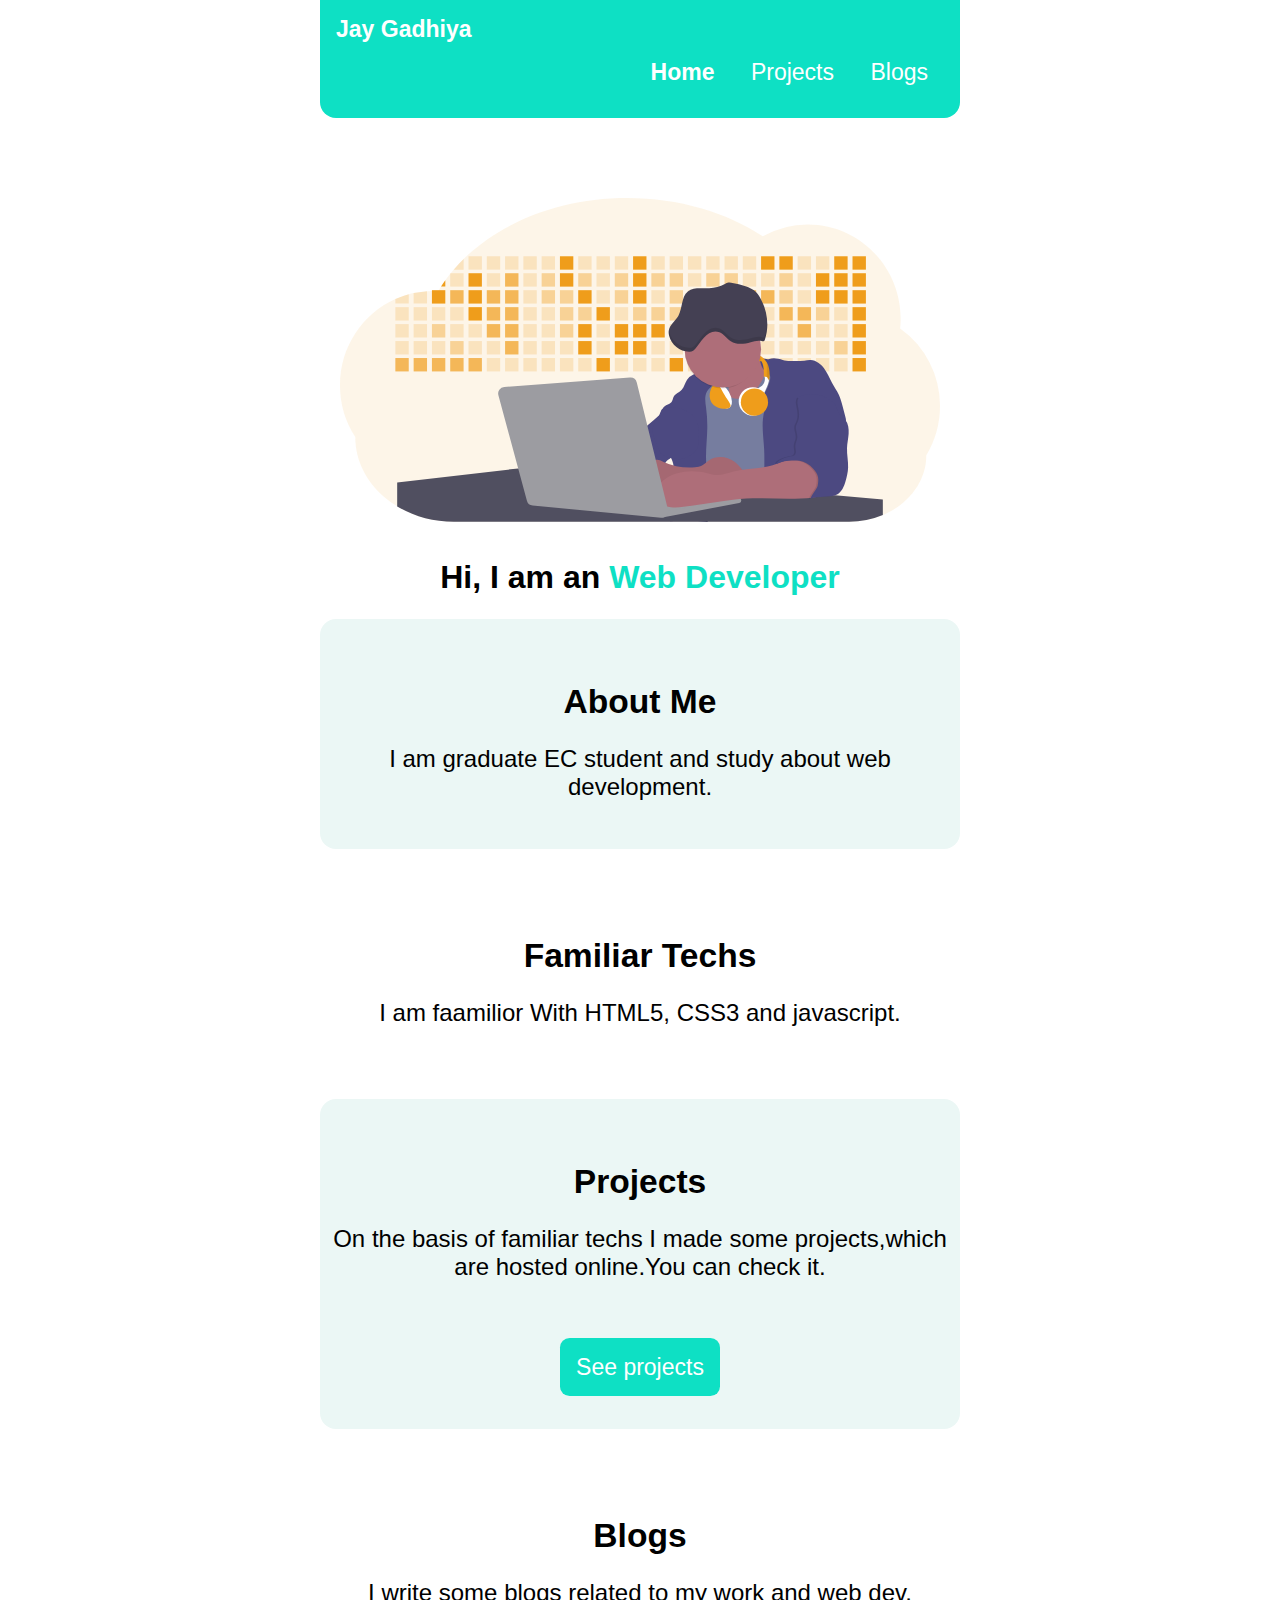
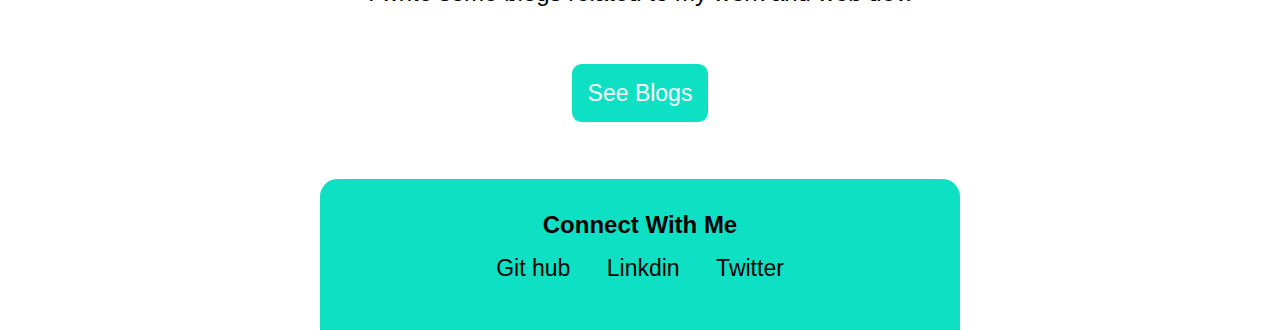
==== index.html @ c0efe80f "feat: making Portfolio" ====
<!DOCTYPE html>
<html lang="en">

<head>
    <meta charset="UTF-8">
    <meta http-equiv="X-UA-Compatible" content="IE=edge">
    <meta name="viewport" content="width=device-width, initial-scale=1.0">
    <link rel="stylesheet" href="style.css">
    <title>portfolio | home</title>
</head>

<body class="body">
    <nav class="navigation">
        <div class="name">Jay Gadhiya</div>
        <ul class="list-non-bullet nav-buttons">
            <li class="list-inline">
                <a class="link link-active" href="/">Home</a>
            </li>
            <li class="list-inline">
                <a class="link" href="projects.html">Projects</a>
            </li>
            <li class="list-inline">
                <a class="link" href="blogs.html">Blogs</a>
            </li>
        </ul>
    </nav>

    <header header-style>
        <img class="image" src="images/undraw_developer_activity_bv83.svg" alt="">
        <h1 class="heading">Hi, I am an <span class="web-color">Web Developer</span></h1>
    </header>

    <section class="section">
        <div>
            <h1 class="heading about">About Me</h1>
            <p class="pera">
                I am graduate EC student and study about web development.
            </p>
        </div>
    </section>

    <section>
        <div>
            <h1 class="heading about">Familiar Techs</h1>
            <p class="pera">
                I am faamilior With HTML5, CSS3 and javascript.
            </p>
        </div>
    </section>

    <section class="section">
        <div>
            <h1 class="heading about">Projects</h1>
            <p class="pera">
                On the basis of familiar techs I made some projects,which are hosted online.You can check it.
            </p>
            <p class="pera"><a class="link-primary" href="/">See projects</a></p>
        </div>
    </section>

    <section>
        <div>
            <h1 class="heading about">Blogs</h1>
            <p class="pera">
               I write some blogs related to my work and web dev.
            </p>
            <p class="pera"><a class="link-primary" href="/">See Blogs</a></p>
        </div>
    </section>

    <footer class="footer">
        <div class="footer-header">Connect With Me</div>
        <ul>
            <li class="list-inline">
                <a class="link-footer" href="https://github.com/Jay-Gadhiya" target="_blank">Git hub</a>
            </li>
            <li class="list-inline">
                <a class="link-footer" href="https://www.linkedin.com/in/jay-gadhiya-2009a6192/" target="_blank">Linkdin</a>
            </li>
            <li class="list-inline">
                <a class="link-footer" href="https://twitter.com/JayGadhiya7" target="_blank">Twitter</a>
            </li>
        </ul>
    </footer>
</body>

</html>
---- style.css ----
:root {
    --primary-color: #0ee0c4;
    --dark-gray: #f0cca3;
    --light-orange: #ebf7f5;
}

body {
    font-family: 'Montserrat', sans-serif;
}

.body{
    margin: 0rem 20rem;
}


.list-non-bullet{
    list-style: none;
}

.link{
    text-decoration: none;
    color: white;
    /* font-weight: bold; */
    font-size: 23px;
    padding: 1rem 1rem;
    
}

.link-active{
    font-weight: bold;
}
.name{
    font-weight: bold;
    font-size: 23px;
}

.list-inline{
    display: inline;
    
}

.navigation{
    background-color: var(--primary-color);
    color: white;
    margin: auto;
    padding: 1rem;
    border-bottom-left-radius: 1rem;
    border-bottom-right-radius: 1rem;

}

.nav-buttons{
    text-align: right;
}

.header-style{
    padding: 2rem;
    padding-top: 5rem;
}

.container-center {
    max-width: 600px;
    margin: auto;
}

.image{
    max-width: 600px;
    display: block;
    margin: auto;
    padding-top: 5rem;
}

.web-color{
    color: var(--primary-color);
}

.heading{
    font-weight: bold;
    padding-top: 1rem;
    text-align: center;
}


.section{
    background-color: var(--light-orange);
    border-radius: 1rem;

}

.section h1{
    text-align: center;

}

.about{
    font-weight: bold;
    color: black;
    padding-top:  4rem;
    font-size: 2.1rem;
}

.pera{
    text-align: center;
    padding-bottom: 3rem;
    font-size: 1.5rem;
    font-weight: normal;
    
}

.link-primary{
    background-color: var(--primary-color);
    border-radius: 0.6rem;
    text-decoration: none;
    color: white;
    /* font-weight: bold; */
    font-size: 23px;
    padding: 1rem 1rem;
}

.link-footer{
    text-decoration: none;
    color: black;
    /* font-weight: bold; */
    font-size: 23px;
    padding: 1rem 1rem;
}

.footer{
    background-color: var(--primary-color);
    padding: 2rem 0rem;
    text-align: center;
    color: white;   
    border-top-right-radius: 1.1rem;
    border-top-left-radius: 1.1rem;
}

.footer ul{
    padding-inline-start: 0px;
}

.footer .footer-header{
    font-weight: bold;
    color: black;
    font-size: 1.5rem;
}
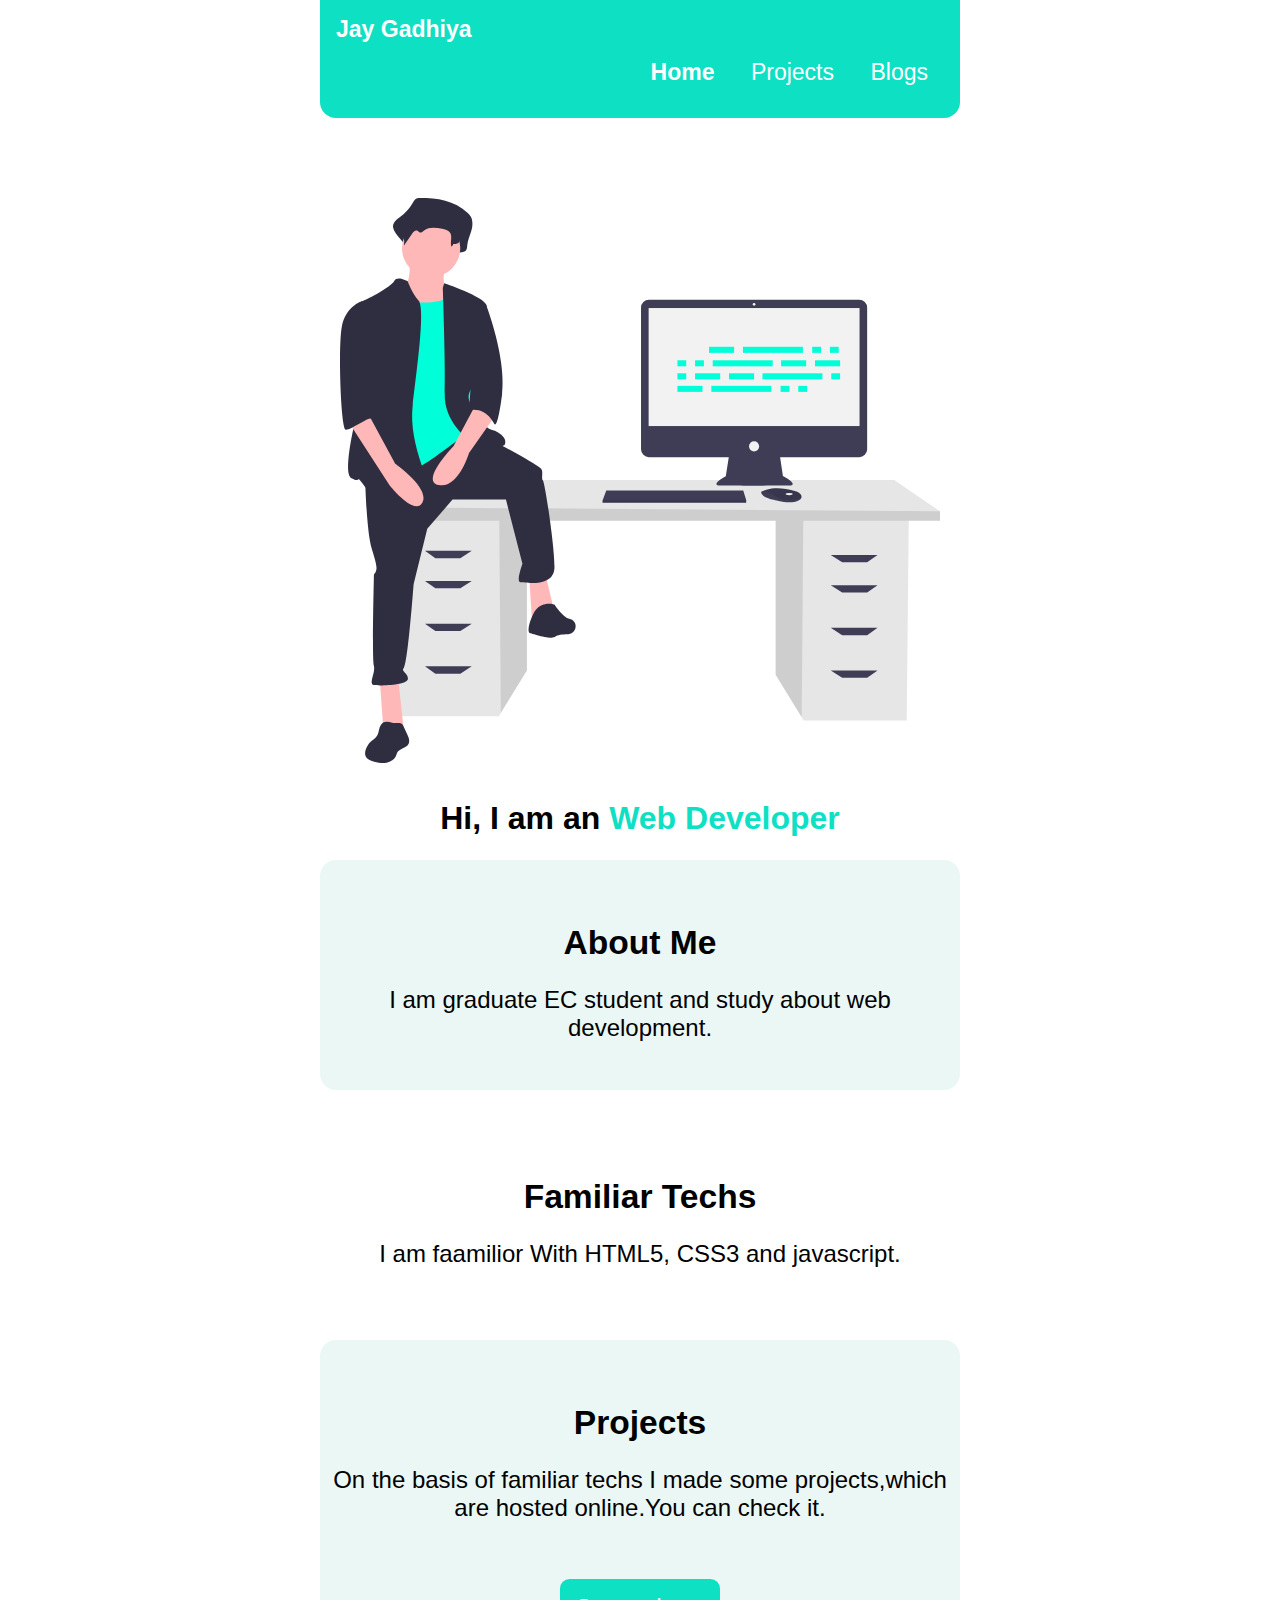
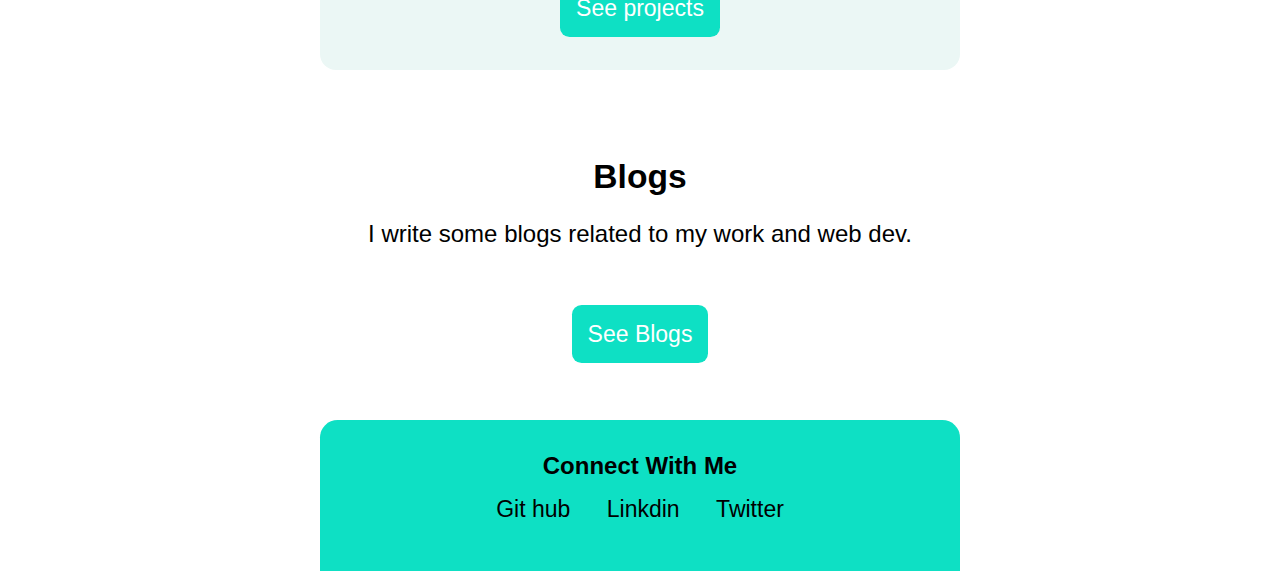
==== commit 2c394504: "doc: change image" ====
--- a/index.html
+++ b/index.html
@@ -26,7 +26,7 @@
     </nav>
 
     <header header-style>
-        <img class="image" src="images/undraw_developer_activity_bv83.svg" alt="">
+        <img class="image" src="images/undraw_feeling_proud_qne1 (1).svg" alt="">
         <h1 class="heading">Hi, I am an <span class="web-color">Web Developer</span></h1>
     </header>
 
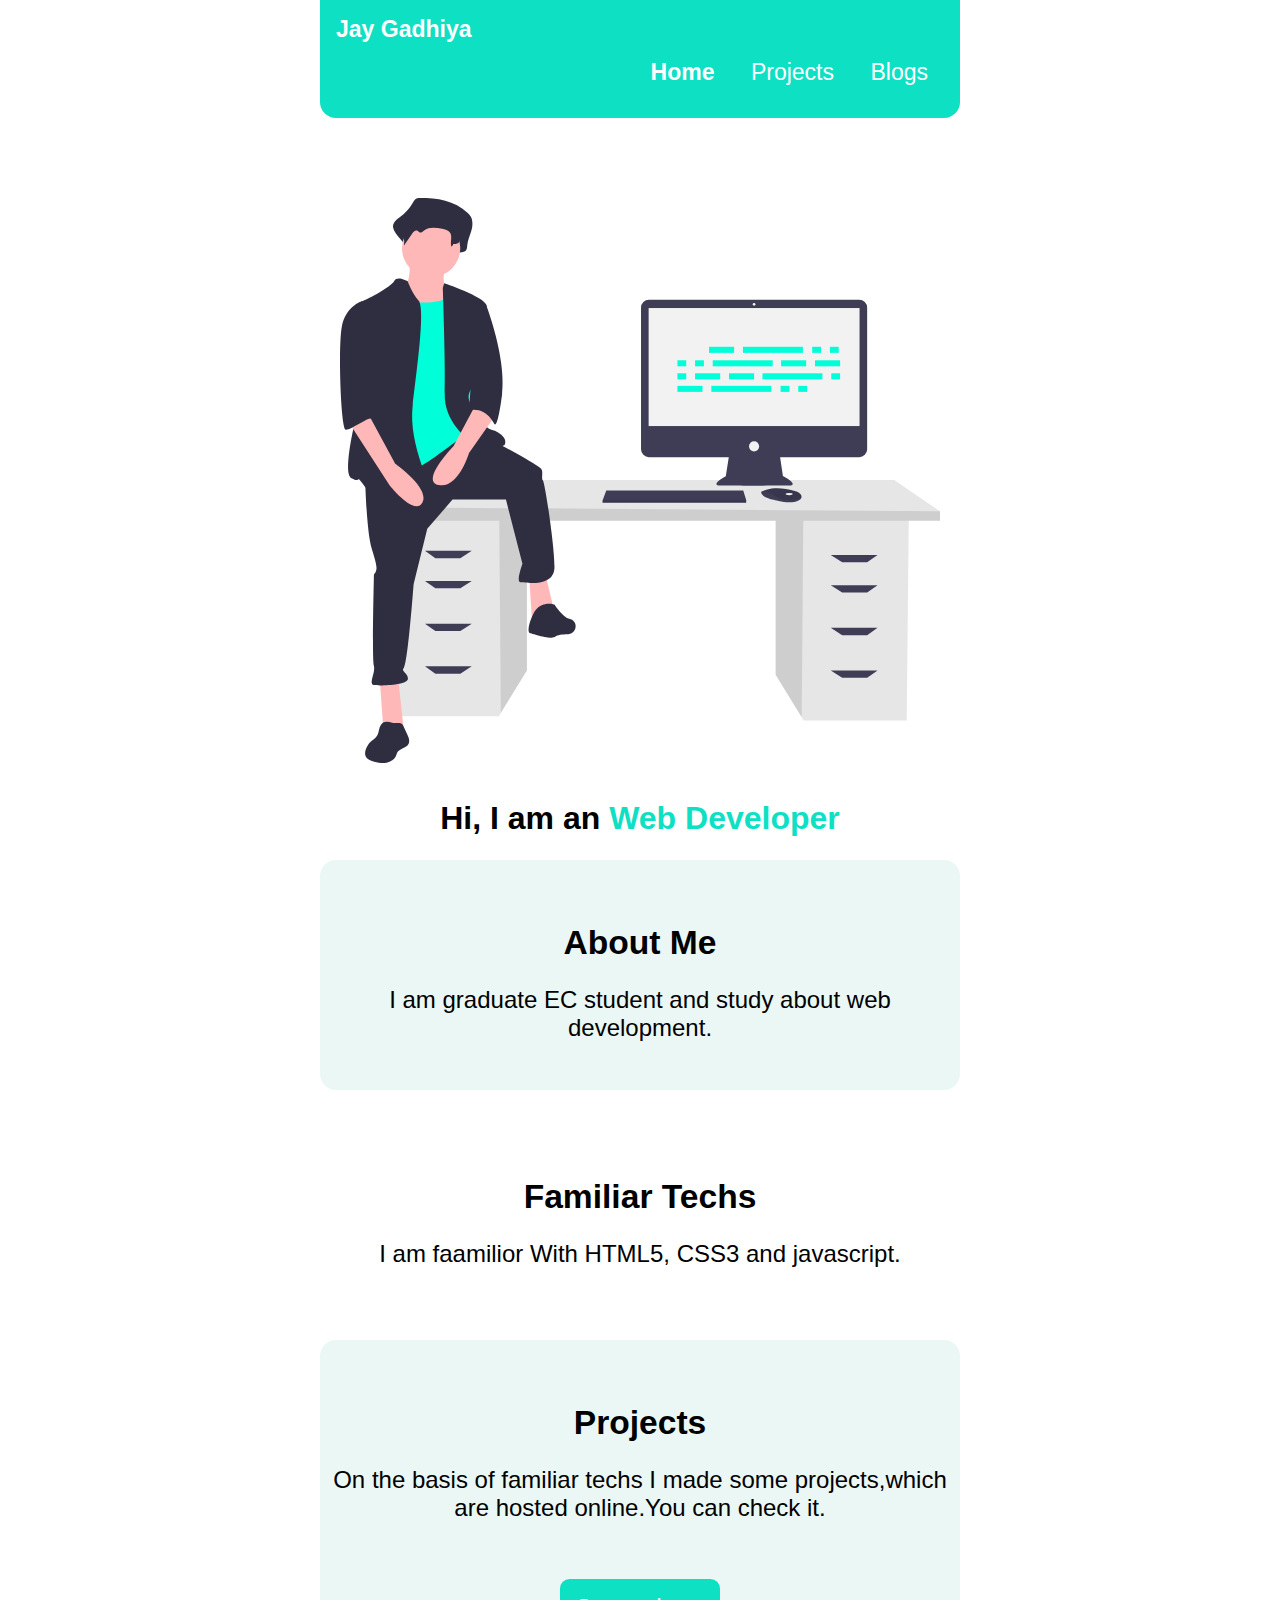
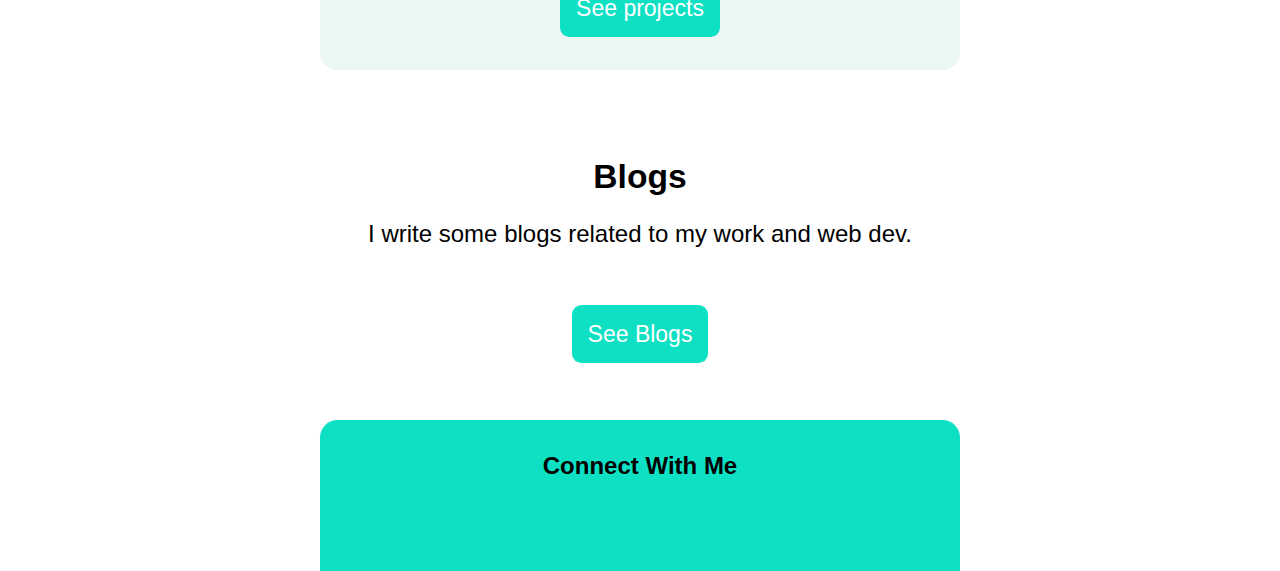
==== commit 793958e9: "doc" ====
--- a/index.html
+++ b/index.html
@@ -54,7 +54,7 @@
             <p class="pera">
                 On the basis of familiar techs I made some projects,which are hosted online.You can check it.
             </p>
-            <p class="pera"><a class="link-primary" href="/">See projects</a></p>
+            <p class="pera"><a class="link-primary" href="projects.html">See projects</a></p>
         </div>
     </section>
 
@@ -64,7 +64,7 @@
             <p class="pera">
                I write some blogs related to my work and web dev.
             </p>
-            <p class="pera"><a class="link-primary" href="/">See Blogs</a></p>
+            <p class="pera"><a class="link-primary" href="blogs.html">See Blogs</a></p>
         </div>
     </section>
 
@@ -72,13 +72,19 @@
         <div class="footer-header">Connect With Me</div>
         <ul>
             <li class="list-inline">
-                <a class="link-footer" href="https://github.com/Jay-Gadhiya" target="_blank">Git hub</a>
+                <a class="link-footer" href="https://github.com/Jay-Gadhiya" target="_blank">
+                    <i><i class="fa-brands fa-github"></i></i>
+                </a>
             </li>
             <li class="list-inline">
-                <a class="link-footer" href="https://www.linkedin.com/in/jay-gadhiya-2009a6192/" target="_blank">Linkdin</a>
+                <a class="link-footer" href="https://www.linkedin.com/in/jay-gadhiya-2009a6192/" target="_blank">
+                    <i></i>
+                </a>
             </li>
             <li class="list-inline">
-                <a class="link-footer" href="https://twitter.com/JayGadhiya7" target="_blank">Twitter</a>
+                <a class="link-footer" href="https://twitter.com/JayGadhiya7" target="_blank">
+                    <i></i>
+                </a>
             </li>
         </ul>
     </footer>
--- a/style.css
+++ b/style.css
@@ -7,7 +7,7 @@
 }
 
 body {
-    font-family: 'Montserrat', sans-serif;
+    font-family: 'Quicksand', sans-serif;
 }
 
 .body{
@@ -146,3 +146,4 @@
     font-size: 1.5rem;
 }
 
+
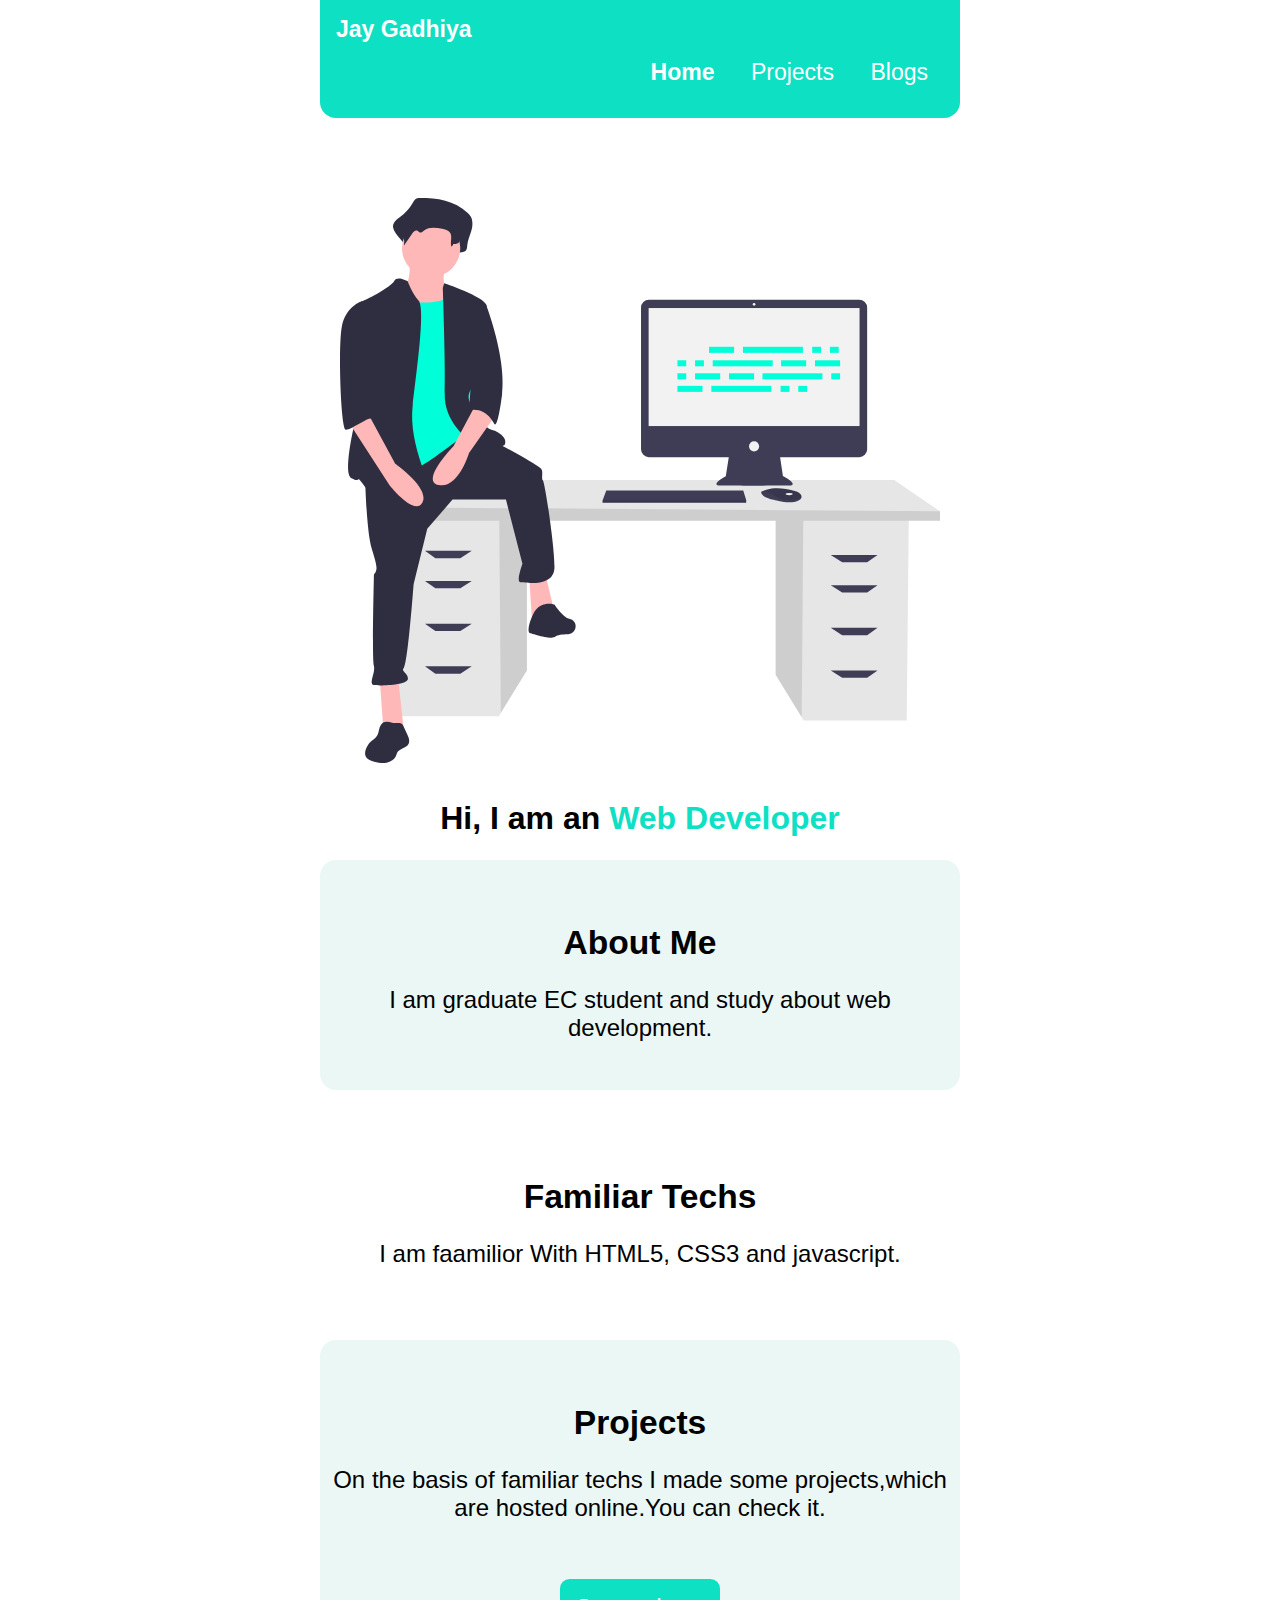
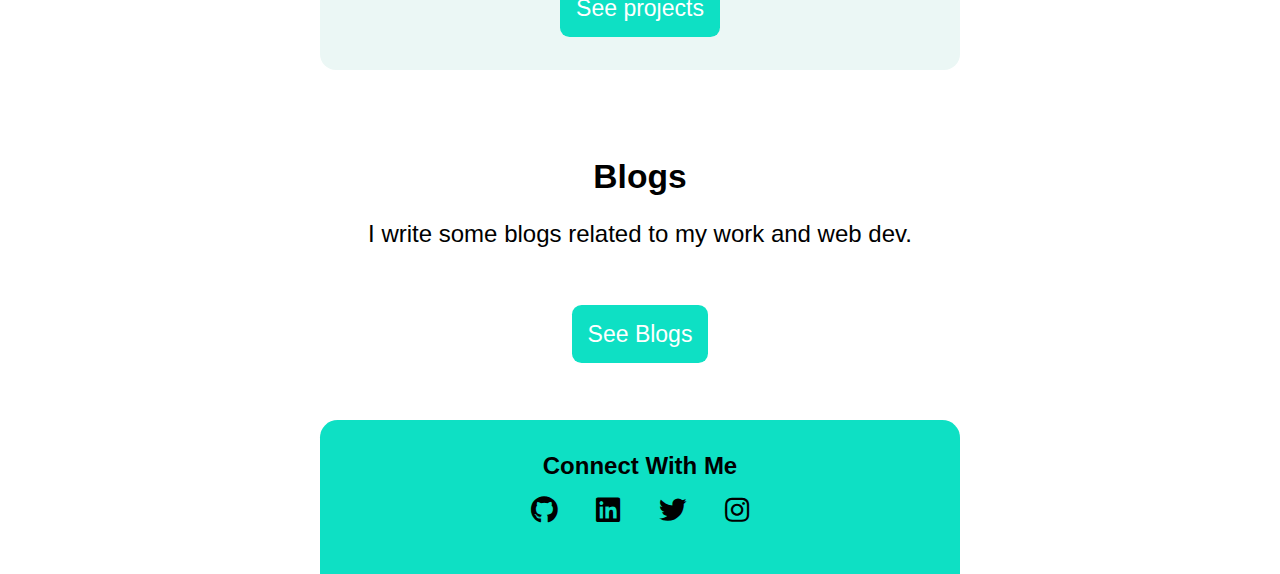
==== commit af886567: "make icon in footer" ====
--- a/index.html
+++ b/index.html
@@ -6,6 +6,7 @@
     <meta http-equiv="X-UA-Compatible" content="IE=edge">
     <meta name="viewport" content="width=device-width, initial-scale=1.0">
     <link rel="stylesheet" href="style.css">
+    <link rel="stylesheet" href="https://cdnjs.cloudflare.com/ajax/libs/font-awesome/5.15.1/css/all.min.css">
     <title>portfolio | home</title>
 </head>
 
@@ -73,17 +74,22 @@
         <ul>
             <li class="list-inline">
                 <a class="link-footer" href="https://github.com/Jay-Gadhiya" target="_blank">
-                    <i><i class="fa-brands fa-github"></i></i>
+                    <i class="fab fa-github"></i>
                 </a>
             </li>
             <li class="list-inline">
                 <a class="link-footer" href="https://www.linkedin.com/in/jay-gadhiya-2009a6192/" target="_blank">
-                    <i></i>
+                    <i class="fab fa-linkedin"></i>
                 </a>
             </li>
             <li class="list-inline">
                 <a class="link-footer" href="https://twitter.com/JayGadhiya7" target="_blank">
-                    <i></i>
+                    <i class="fab fa-twitter"></i>
+                </a>
+            </li>
+            <li class="list-inline">
+                <a class="link-footer" href="https://www.instagram.com/_jay_gadhiya/" target="_blank">
+                    <i class="fab fa-instagram"></i>
                 </a>
             </li>
         </ul>
--- a/style.css
+++ b/style.css
@@ -146,4 +146,6 @@
     font-size: 1.5rem;
 }
 
-
+.footer i {
+    font-size: larger;
+}
